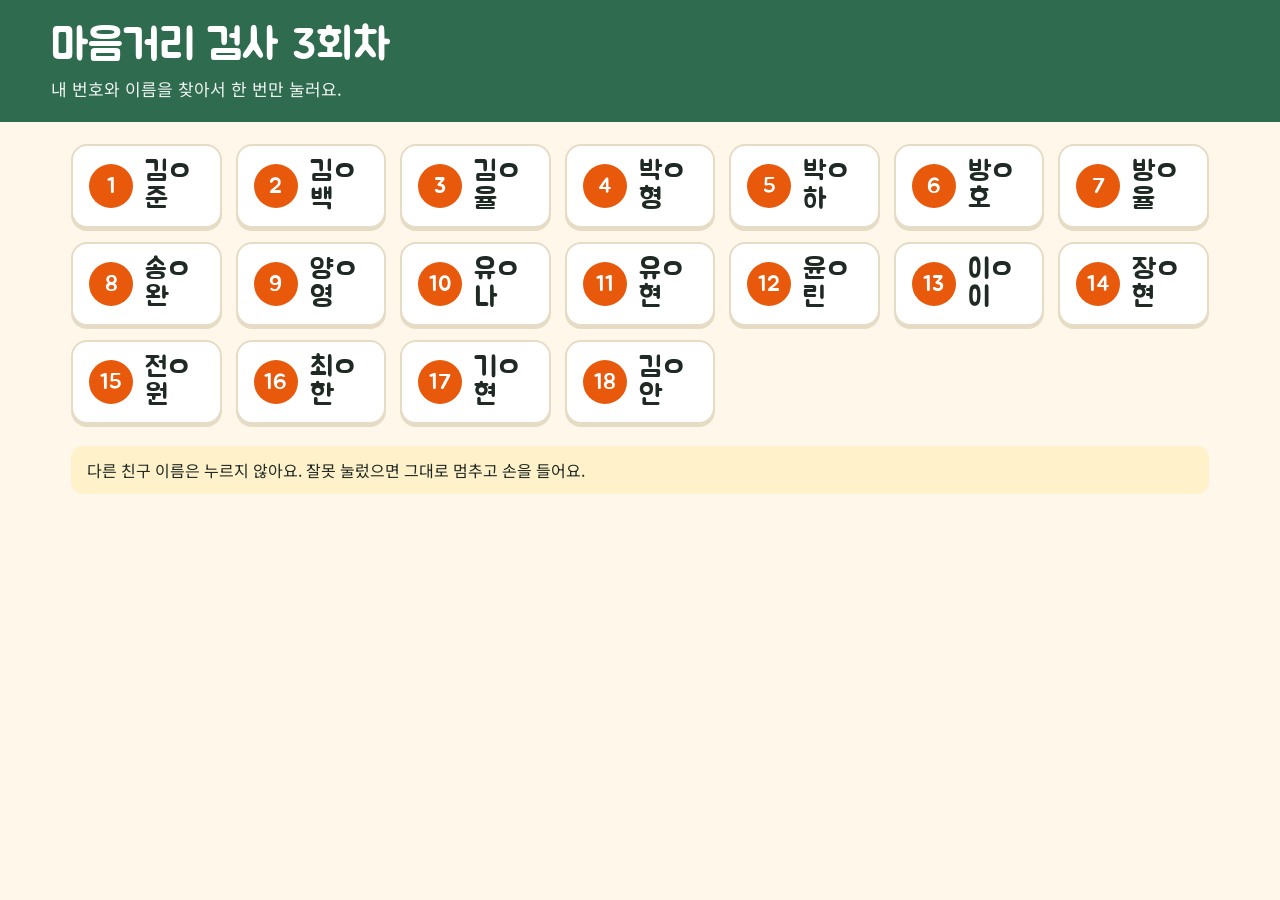
==== maeum3/index.html @ 022f7696 "마음거리 3회차 이름 고르기 페이지 추가 Co-Authored-By: Claude Opus 5.5 <noreply@anthropic.com> Claude-Session: https" ====
<!DOCTYPE html>
<html lang="ko">
<head>
<meta charset="utf-8">
<meta name="robots" content="noindex,nofollow">
<meta name="viewport" content="width=device-width, initial-scale=1">
<title>마음거리 3회차 이름 고르기</title>
<link rel="stylesheet" href="https://fonts.googleapis.com/css2?family=Jua&family=Noto+Sans+KR:wght@500;700&display=swap">
<style>
/* VOICE: 2학년 교실 칠판 앞, 다정하고 크게
   IDEA: 교실 출석 이름표 판 — 내 이름표 하나를 톡 누른다
   PICTURE: 18장의 큰 이름표 버튼이 곧 화면
   COLOUR and TYPE: 크림색 바탕, 초록 칠판 띠, 주황 번호 / Jua 제목, Noto Sans KR 본문
   LAYOUT: 짧은 안내 띠 + 이름표 3~6열 격자, 태블릿 가로·세로 모두 */
:root{color-scheme:light dark;--bg:light-dark(#fff8ea,#1d2420);--ink:light-dark(#1f2a24,#f3efe4);--board:light-dark(#2f6b4f,#25543e);--card:light-dark(#ffffff,#2a332e);--line:light-dark(#e6dcc6,#3d4a43);--num:#e8590c}
:root[data-theme=light]{color-scheme:light}:root[data-theme=dark]{color-scheme:dark}
*{box-sizing:border-box;min-width:0}
body{margin:0;background:var(--bg);color:var(--ink);font:17px/1.5 "Noto Sans KR",system-ui,sans-serif;overflow-x:clip}
header{background:var(--board);color:#fff;padding:22px max(4vw,16px) 20px}
h1{font:400 clamp(30px,5vw,44px)/1.1 "Jua",sans-serif;margin:0 0 6px;text-wrap:balance}
header p{margin:0;font-size:17px;opacity:.92}
main{padding:22px max(4vw,16px) 40px;max-width:1240px;margin:0 auto}
.grid{display:grid;grid-template-columns:repeat(auto-fill,minmax(150px,1fr));gap:14px}
.grid a{display:flex;align-items:center;gap:12px;min-height:84px;padding:12px 16px;background:var(--card);border:2px solid var(--line);border-radius:16px;color:var(--ink);text-decoration:none;box-shadow:0 3px 0 var(--line);transition:transform .08s}
.grid a:active{transform:translateY(3px);box-shadow:none}
.grid a:focus-visible{outline:3px solid var(--num);outline-offset:2px}
.n{flex:none;width:44px;height:44px;border-radius:50%;background:var(--num);color:#fff;display:grid;place-items:center;font:400 22px "Jua",sans-serif}
.nm{font:400 28px/1 "Jua",sans-serif}
.tip{margin:22px 0 0;padding:12px 16px;border-radius:12px;background:light-dark(#fff1c9,#3a3524);font-size:16px}
@media(prefers-reduced-motion:reduce){.grid a{transition:none}}
@media(max-width:600px){.grid{grid-template-columns:repeat(2,minmax(0,1fr))}.nm{font-size:24px}}
</style>
</head>
<body>
<header>
  <h1>마음거리 검사 3회차</h1>
  <p>내 번호와 이름을 찾아서 한 번만 눌러요.</p>
</header>
<main>
  <div class="grid" id="g"></div>
  <p class="tip">다른 친구 이름은 누르지 않아요. 잘못 눌렀으면 그대로 멈추고 손을 들어요.</p>
</main>
<script>
{
const st=[[1,'김ㅇ준','AYAK'],[2,'김ㅇ백','2DLV'],[3,'김ㅇ율','9SX9'],[4,'박ㅇ형','EJML'],[5,'박ㅇ하','NDNE'],[6,'방ㅇ호','G5MS'],[7,'방ㅇ율','89CR'],[8,'송ㅇ완','ZO34'],[9,'양ㅇ영','P3TQ'],[10,'유ㅇ나','7FGA'],[11,'유ㅇ현','XOIQ'],[12,'윤ㅇ린','JF3J'],[13,'이ㅇ이','FPRI'],[14,'장ㅇ현','EMUK'],[15,'전ㅇ원','5QDO'],[16,'최ㅇ한','DGBA'],[17,'기ㅇ현','FG5Y'],[18,'김ㅇ안','Z001']];
/* 이름은 가운데 글자를 가렸어요 */
const base='https://www.classify.co.kr/test-for-student?code=';
document.getElementById('g').innerHTML=st.map(([n,nm,c])=>`<a href="${base}${encodeURIComponent('카나리아'+c)}" target="_blank" rel="noopener"><span class="n">${n}</span><span class="nm">${nm}</span></a>`).join('');
}
</script>
</body>
</html>
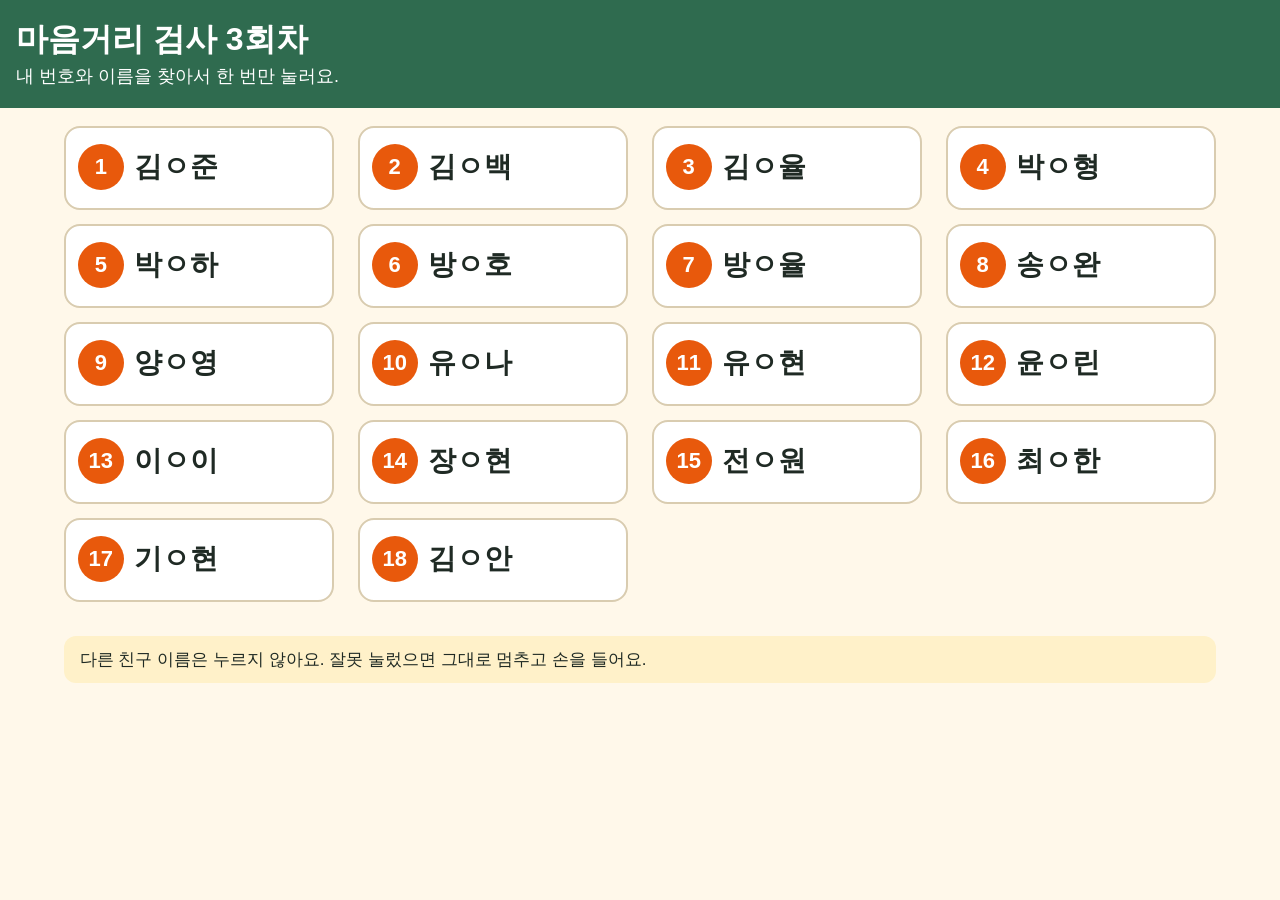
==== commit 5b5a39f2: "마음거리 3회차 페이지: 스크립트 없이 모든 기기에서 열리게 Co-Authored-By: Claude Opus 5.5 <noreply@anthropic.com> Claude-Ses" ====
--- a/maeum3/index.html
+++ b/maeum3/index.html
@@ -2,51 +2,56 @@
 <html lang="ko">
 <head>
 <meta charset="utf-8">
+<meta http-equiv="X-UA-Compatible" content="IE=edge">
 <meta name="robots" content="noindex,nofollow">
 <meta name="viewport" content="width=device-width, initial-scale=1">
 <title>마음거리 3회차 이름 고르기</title>
-<link rel="stylesheet" href="https://fonts.googleapis.com/css2?family=Jua&family=Noto+Sans+KR:wght@500;700&display=swap">
 <style>
-/* VOICE: 2학년 교실 칠판 앞, 다정하고 크게
-   IDEA: 교실 출석 이름표 판 — 내 이름표 하나를 톡 누른다
-   PICTURE: 18장의 큰 이름표 버튼이 곧 화면
-   COLOUR and TYPE: 크림색 바탕, 초록 칠판 띠, 주황 번호 / Jua 제목, Noto Sans KR 본문
-   LAYOUT: 짧은 안내 띠 + 이름표 3~6열 격자, 태블릿 가로·세로 모두 */
-:root{color-scheme:light dark;--bg:light-dark(#fff8ea,#1d2420);--ink:light-dark(#1f2a24,#f3efe4);--board:light-dark(#2f6b4f,#25543e);--card:light-dark(#ffffff,#2a332e);--line:light-dark(#e6dcc6,#3d4a43);--num:#e8590c}
-:root[data-theme=light]{color-scheme:light}:root[data-theme=dark]{color-scheme:dark}
-*{box-sizing:border-box;min-width:0}
-body{margin:0;background:var(--bg);color:var(--ink);font:17px/1.5 "Noto Sans KR",system-ui,sans-serif;overflow-x:clip}
-header{background:var(--board);color:#fff;padding:22px max(4vw,16px) 20px}
-h1{font:400 clamp(30px,5vw,44px)/1.1 "Jua",sans-serif;margin:0 0 6px;text-wrap:balance}
-header p{margin:0;font-size:17px;opacity:.92}
-main{padding:22px max(4vw,16px) 40px;max-width:1240px;margin:0 auto}
-.grid{display:grid;grid-template-columns:repeat(auto-fill,minmax(150px,1fr));gap:14px}
-.grid a{display:flex;align-items:center;gap:12px;min-height:84px;padding:12px 16px;background:var(--card);border:2px solid var(--line);border-radius:16px;color:var(--ink);text-decoration:none;box-shadow:0 3px 0 var(--line);transition:transform .08s}
-.grid a:active{transform:translateY(3px);box-shadow:none}
-.grid a:focus-visible{outline:3px solid var(--num);outline-offset:2px}
-.n{flex:none;width:44px;height:44px;border-radius:50%;background:var(--num);color:#fff;display:grid;place-items:center;font:400 22px "Jua",sans-serif}
-.nm{font:400 28px/1 "Jua",sans-serif}
-.tip{margin:22px 0 0;padding:12px 16px;border-radius:12px;background:light-dark(#fff1c9,#3a3524);font-size:16px}
-@media(prefers-reduced-motion:reduce){.grid a{transition:none}}
-@media(max-width:600px){.grid{grid-template-columns:repeat(2,minmax(0,1fr))}.nm{font-size:24px}}
+* { box-sizing: border-box; }
+html, body { margin: 0; padding: 0; background: #fff8ea; color: #1f2a24; font-family: "Malgun Gothic", "맑은 고딕", "Apple SD Gothic Neo", "Noto Sans KR", sans-serif; }
+header { background: #2f6b4f; color: #fff; padding: 20px 16px; }
+h1 { margin: 0 0 6px; font-size: 32px; line-height: 1.2; }
+header p { margin: 0; font-size: 18px; }
+main { padding: 18px 12px 40px; max-width: 1200px; margin: 0 auto; }
+.grid { overflow: hidden; }
+.grid a { float: left; width: 31%; margin: 0 1% 14px 1%; display: block; padding: 16px 12px; min-height: 84px;
+  background: #ffffff; border: 2px solid #d9ccb0; border-radius: 16px; color: #1f2a24; text-decoration: none; }
+.grid a:active, .grid a:focus { background: #ffe8d6; outline: 3px solid #e8590c; }
+.n { display: inline-block; width: 46px; height: 46px; line-height: 46px; text-align: center; border-radius: 23px;
+  background: #e8590c; color: #fff; font-size: 22px; font-weight: bold; vertical-align: middle; margin-right: 10px; }
+.nm { font-size: 28px; font-weight: bold; vertical-align: middle; }
+.tip { clear: both; margin: 20px 1% 0; padding: 12px 16px; border-radius: 12px; background: #fff1c9; font-size: 17px; }
+@media (min-width: 900px) { .grid a { width: 23%; } }
+@media (max-width: 480px) { .grid a { width: 48%; } .nm { font-size: 24px; } }
 </style>
 </head>
 <body>
 <header>
-  <h1>마음거리 검사 3회차</h1>
-  <p>내 번호와 이름을 찾아서 한 번만 눌러요.</p>
+<h1>마음거리 검사 3회차</h1>
+<p>내 번호와 이름을 찾아서 한 번만 눌러요.</p>
 </header>
 <main>
-  <div class="grid" id="g"></div>
-  <p class="tip">다른 친구 이름은 누르지 않아요. 잘못 눌렀으면 그대로 멈추고 손을 들어요.</p>
+<div class="grid">
+<a href="https://www.classify.co.kr/test-for-student?code=%EC%B9%B4%EB%82%98%EB%A6%AC%EC%95%84AYAK"><span class="n">1</span><span class="nm">김ㅇ준</span></a>
+<a href="https://www.classify.co.kr/test-for-student?code=%EC%B9%B4%EB%82%98%EB%A6%AC%EC%95%842DLV"><span class="n">2</span><span class="nm">김ㅇ백</span></a>
+<a href="https://www.classify.co.kr/test-for-student?code=%EC%B9%B4%EB%82%98%EB%A6%AC%EC%95%849SX9"><span class="n">3</span><span class="nm">김ㅇ율</span></a>
+<a href="https://www.classify.co.kr/test-for-student?code=%EC%B9%B4%EB%82%98%EB%A6%AC%EC%95%84EJML"><span class="n">4</span><span class="nm">박ㅇ형</span></a>
+<a href="https://www.classify.co.kr/test-for-student?code=%EC%B9%B4%EB%82%98%EB%A6%AC%EC%95%84NDNE"><span class="n">5</span><span class="nm">박ㅇ하</span></a>
+<a href="https://www.classify.co.kr/test-for-student?code=%EC%B9%B4%EB%82%98%EB%A6%AC%EC%95%84G5MS"><span class="n">6</span><span class="nm">방ㅇ호</span></a>
+<a href="https://www.classify.co.kr/test-for-student?code=%EC%B9%B4%EB%82%98%EB%A6%AC%EC%95%8489CR"><span class="n">7</span><span class="nm">방ㅇ율</span></a>
+<a href="https://www.classify.co.kr/test-for-student?code=%EC%B9%B4%EB%82%98%EB%A6%AC%EC%95%84ZO34"><span class="n">8</span><span class="nm">송ㅇ완</span></a>
+<a href="https://www.classify.co.kr/test-for-student?code=%EC%B9%B4%EB%82%98%EB%A6%AC%EC%95%84P3TQ"><span class="n">9</span><span class="nm">양ㅇ영</span></a>
+<a href="https://www.classify.co.kr/test-for-student?code=%EC%B9%B4%EB%82%98%EB%A6%AC%EC%95%847FGA"><span class="n">10</span><span class="nm">유ㅇ나</span></a>
+<a href="https://www.classify.co.kr/test-for-student?code=%EC%B9%B4%EB%82%98%EB%A6%AC%EC%95%84XOIQ"><span class="n">11</span><span class="nm">유ㅇ현</span></a>
+<a href="https://www.classify.co.kr/test-for-student?code=%EC%B9%B4%EB%82%98%EB%A6%AC%EC%95%84JF3J"><span class="n">12</span><span class="nm">윤ㅇ린</span></a>
+<a href="https://www.classify.co.kr/test-for-student?code=%EC%B9%B4%EB%82%98%EB%A6%AC%EC%95%84FPRI"><span class="n">13</span><span class="nm">이ㅇ이</span></a>
+<a href="https://www.classify.co.kr/test-for-student?code=%EC%B9%B4%EB%82%98%EB%A6%AC%EC%95%84EMUK"><span class="n">14</span><span class="nm">장ㅇ현</span></a>
+<a href="https://www.classify.co.kr/test-for-student?code=%EC%B9%B4%EB%82%98%EB%A6%AC%EC%95%845QDO"><span class="n">15</span><span class="nm">전ㅇ원</span></a>
+<a href="https://www.classify.co.kr/test-for-student?code=%EC%B9%B4%EB%82%98%EB%A6%AC%EC%95%84DGBA"><span class="n">16</span><span class="nm">최ㅇ한</span></a>
+<a href="https://www.classify.co.kr/test-for-student?code=%EC%B9%B4%EB%82%98%EB%A6%AC%EC%95%84FG5Y"><span class="n">17</span><span class="nm">기ㅇ현</span></a>
+<a href="https://www.classify.co.kr/test-for-student?code=%EC%B9%B4%EB%82%98%EB%A6%AC%EC%95%84Z001"><span class="n">18</span><span class="nm">김ㅇ안</span></a>
+</div>
+<p class="tip">다른 친구 이름은 누르지 않아요. 잘못 눌렀으면 그대로 멈추고 손을 들어요.</p>
 </main>
-<script>
-{
-const st=[[1,'김ㅇ준','AYAK'],[2,'김ㅇ백','2DLV'],[3,'김ㅇ율','9SX9'],[4,'박ㅇ형','EJML'],[5,'박ㅇ하','NDNE'],[6,'방ㅇ호','G5MS'],[7,'방ㅇ율','89CR'],[8,'송ㅇ완','ZO34'],[9,'양ㅇ영','P3TQ'],[10,'유ㅇ나','7FGA'],[11,'유ㅇ현','XOIQ'],[12,'윤ㅇ린','JF3J'],[13,'이ㅇ이','FPRI'],[14,'장ㅇ현','EMUK'],[15,'전ㅇ원','5QDO'],[16,'최ㅇ한','DGBA'],[17,'기ㅇ현','FG5Y'],[18,'김ㅇ안','Z001']];
-/* 이름은 가운데 글자를 가렸어요 */
-const base='https://www.classify.co.kr/test-for-student?code=';
-document.getElementById('g').innerHTML=st.map(([n,nm,c])=>`<a href="${base}${encodeURIComponent('카나리아'+c)}" target="_blank" rel="noopener"><span class="n">${n}</span><span class="nm">${nm}</span></a>`).join('');
-}
-</script>
 </body>
 </html>
